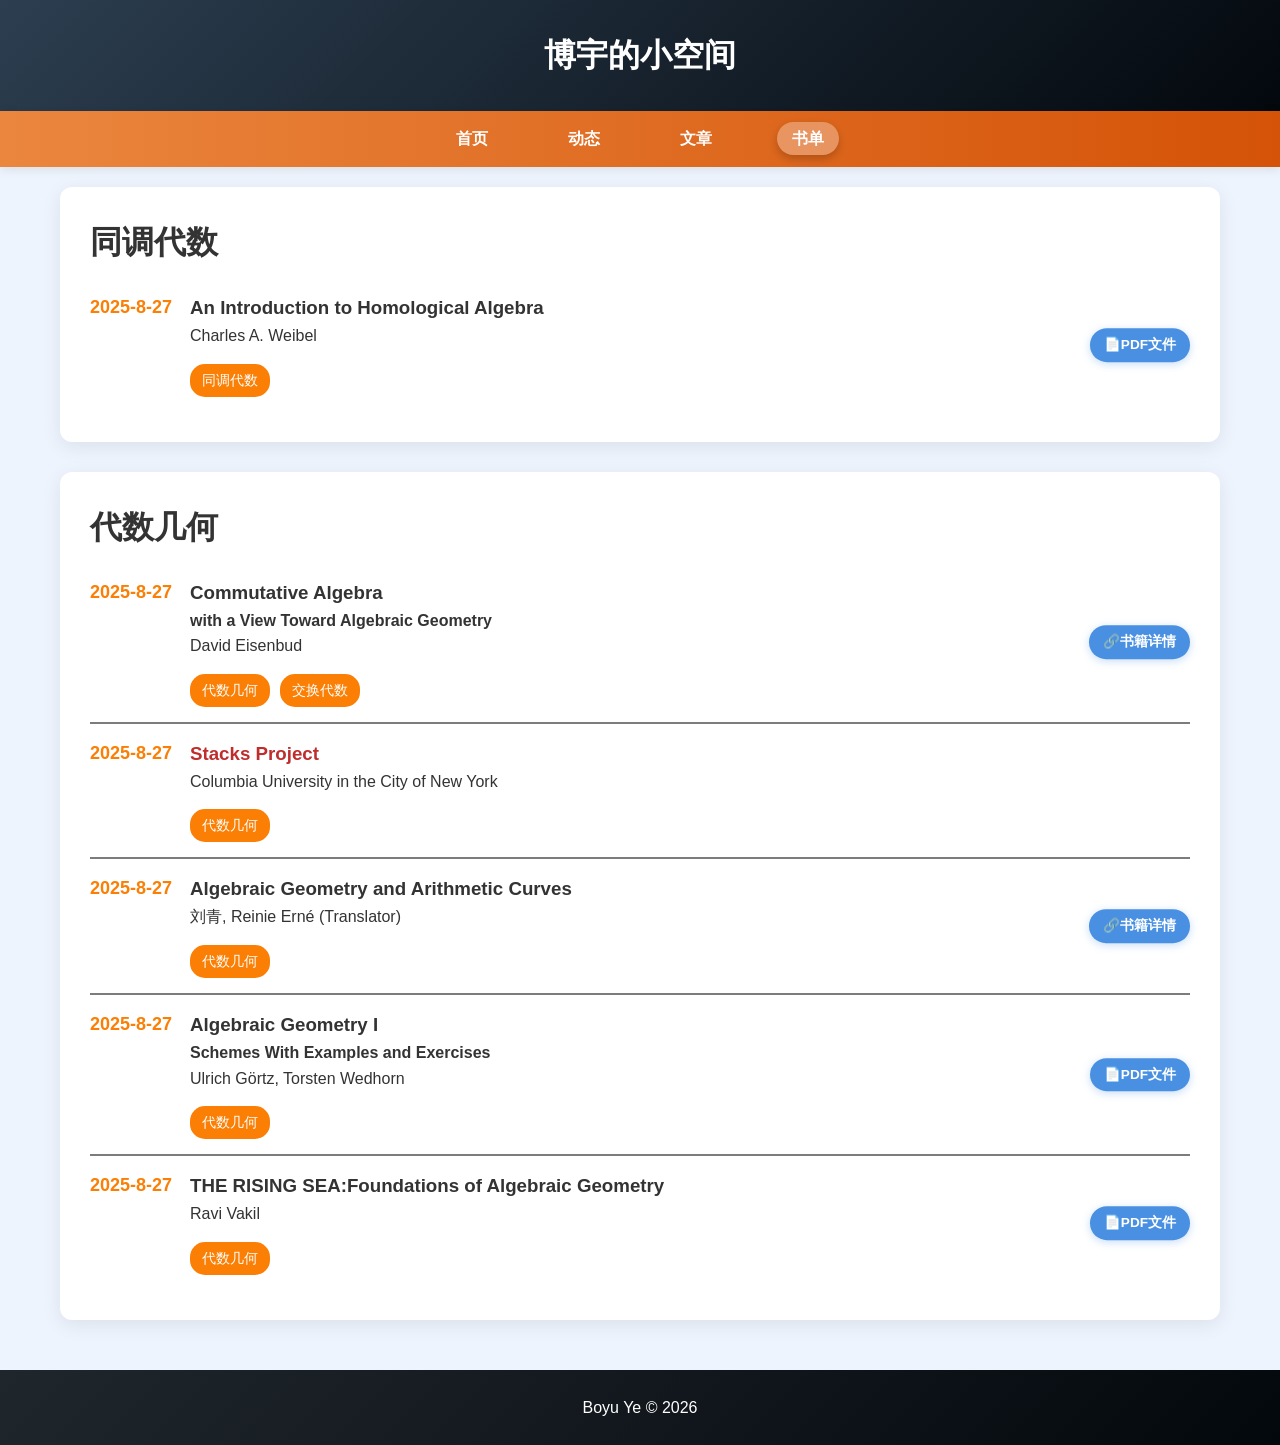
==== books.html @ b56b1f62 "Add files via upload" ====
<!DOCTYPE html>
<html lang="zh-CN">
<head>
    <meta charset="UTF-8">
    <meta name="viewport" content="width=device-width, initial-scale=1.0">
    <title>Boyu Ye - 书单</title>
        <style>
        /* 基础样式 */
        * {
            margin: 0;
            padding: 0;
            box-sizing: border-box;
        }
        
        html, body {
            height: 100%;
            font-family: 'Arial', sans-serif;
            line-height: 1.6;
            background: #eef4fd;
            color: #333;
        }
        
        /* 使用Flexbox布局确保页脚在底部 */
        body {
            display: flex;
            flex-direction: column;
            min-height: 100vh;
        }
        
        /* 主要内容区域，可以自动扩展以填充空间 */
        main {
            flex: 1 0 auto;
            padding: 20px;
            max-width: 1200px;
            width: 100%;
            margin: 0 auto;
        }
        
        /* 页头样式 */
        header {
            background: linear-gradient(135deg, #2c3e50, #03080d);
            color: #ffffff;
            padding: 30px 0;
            text-align: center;
            box-shadow: 0 2px 10px rgba(0,0,0,0.2);
        }
        
        /* 导航样式 */
        nav {
            background: linear-gradient(90deg, rgb(235, 134, 62), rgb(212, 83, 8));
            color: #ffffff;
            text-align: center;
            padding: 15px 0;
            box-shadow: 0 2px 10px rgba(0,0,0,0.1);
        }
        
        nav ul {
            padding: 0;
            display: flex;
            justify-content: center;
            list-style: none;
        }
        
        nav ul li {
            margin: 0 25px;
            position: relative;
        }
        
        nav a {
            color: #ffffff;
            text-decoration: none;
            font-weight: bold;
            transition: all 0.3s ease;
            padding: 8px 15px;
            border-radius: 20px;
        }
        
        nav a:hover {
            background-color: rgba(255, 255, 255, 0.2);
            transform: translateY(-2px);
        }
        
        /* 当前页面高亮 */
        nav a.current {
            background-color: rgba(255, 255, 255, 0.3);
            box-shadow: 0 4px 8px rgba(0,0,0,0.2);
        }
        
        /* 内容区域样式 */
        .content {
            background: white;
            padding: 30px;
            border-radius: 12px;
            box-shadow: 0 5px 20px rgba(0,0,0,0.08);
            margin-bottom: 30px;
            transition: transform 0.3s ease;
        }
        
        .content:hover {
            transform: translateY(-5px);
        }
        
        /* 动态消息样式 */
        .timeline {
            margin-top: 10px; /*与标题的间距*/
        }
        
        .timeline-item {    /*将时间放在标题左侧*/
            padding: 15px 0;
            border-bottom: 2px solid #3d3d3dac;
            display: flex;
            position: relative;
            /*align-items: center;*/
        }
        
        .timeline-item:last-child {
            border-bottom: none;
        }
        
        .timeline-date {
            font-size: 18px; /* 放大字体大小，可以按需调整值，例如：18px, 1.5rem 等 */
            min-width: 100px;
            font-weight: bold;
            color: #fa7f04;
        }
        
        .timeline-content {
            flex: 1;
            padding-right: 150px
        }
        
        /* 下载链接容器 - 放在右边中间 */
        .download-link {
            position: absolute;
            right: 0;
            top: 50%;
            transform: translateY(-50%);
            display: flex;
            align-items: center;
        }
        
        .download-link a {
            background: #4A90E2;
            color: white !important;
            padding: 6px 14px;
            border-radius: 20px;
            text-decoration: none;
            font-weight: 600;
            font-size: 0.85em;
            transition: all 0.3s ease;
            box-shadow: 0 2px 8px rgba(74, 144, 226, 0.3);
            white-space: nowrap;
        }
        
        .download-link a:hover {
            background: #357ABD;
            transform: translateY(-2px);
            box-shadow: 0 4px 12px rgba(74, 144, 226, 0.5);
            text-decoration: none;
        }

        /*tag样式*/
        .tagline {
            display: flex;
            flex-wrap: wrap;
            gap: 10px;
            margin-top: 15px;
        }
        
        .tag {
            background: #fa7f04;
            color: white;
            padding: 5px 12px;
            border-radius: 15px;
            font-size: 0.9em;
        }
        
        /* 页脚样式 - 保持在底部 */
        footer {
            background: linear-gradient(135deg, #20272c, #03080d);
            color: #ffffff;
            text-align: center;
            padding: 25px 0;
            margin-top: auto; /* 关键属性：确保页脚保持在底部 */
            width: 100%;
        }
        
        .social-links {
            margin-top: 10px;
        }
        
        .social-links a {
            color: white;
            margin: 0 10px;
            font-size: 1.2em;
            transition: color 0.3s ease;
        }
        
        .social-links a:hover {
            color: #6A5ACD;
        }
        
        /* 响应式设计 */
        @media (max-width: 768px) {
            nav ul {
                flex-direction: column;
                gap: 10px;
            }
            
            nav ul li {
                margin: 5px 0;
            }
            
            main {
                padding: 15px;
            }
            
            .content {
                padding: 20px;
            }
            
            .profile {
                flex-direction: column;
                text-align: center;
            }
        }
        
        /* 标题样式 */
        h1, h2 {
            position: center;
        }
        
        h1:after, h2:after {
            content: '';
            position: absolute;
            bottom: 0;
            left: 50%;
            background: linear-gradient(90deg, #4A90E2, #6A5ACD);
            border-radius: 2px;
        }
        
        h2:after {
            width: 60px;
        }
        
        /* 页面内容样式 */
        .page-content {
            display: none;
            animation: fadeIn 0.5s ease;
        }
        
        .page-content.active {
            display: block;
        }
        
        @keyframes fadeIn {
            from { opacity: 0; }
            to { opacity: 1; }
        }
        a {
            color: #bf2d2d;
            text-decoration: none;
            transition: all 0.3s ease;
        }
        
        a:hover {
            color: #6A5ACD;
            text-decoration: underline;
        }
        
        /* 导航栏链接hover时不改变颜色 */
        nav a:hover {
            color: #ffffff;
            text-decoration: none;
        }
    </style>
</head>
<body>
    <header>
        <h1>博宇的小空间</h1>
        <p></p>
    </header>
    
    <nav>
        <ul>
            <li><a href="index.html" >首页</a></li>
            <li><a href="news.html">动态</a></li>
            <li><a href="papers.html">文章</a></li>
            <li><a href="books.html" class="current">书单</a></li>
        </ul>
    </nav>


<main>


<div class="content"><h1>同调代数</h1>
        <div class="timeline">
                <!--目录内容开始-->
                <div class="timeline-item">
                    <div class="timeline-date">2025-8-27</div>
                        <div class="timeline-content">
                            <h3>An Introduction to Homological Algebra</h3>
                            <p>Charles A. Weibel</p>
                            <div class="tagline">
                                <div class="tag">同调代数</div>
                            </div> 
                            <div class="download-link"><a href="https://www.sas.rochester.edu/mth/sites/doug-ravenel/otherpapers/weibel-homv2.pdf" target="_blank">📄PDF文件</a></div>
                        </div>
                            
                </div>


                <!--目录内容结束-->
        </div>
    </div>

<!---->



    <div class="content"><h1>代数几何</h1>
        <div class="timeline">
            <!--目录内容开始-->


            <div class="timeline-item">
                <div class="timeline-date">2025-8-27</div>
                <div class="timeline-content">
                    <h3> <p>Commutative Algebra</a></p><h4>with a View Toward Algebraic Geometry</h4></h3>
                    <p>David Eisenbud</p>
                    <div class="tagline">
                        <div class="tag">代数几何</div><div class="tag">交换代数</div>
                    </div>
                        <div class="download-link"><a href="https://link.springer.com/book/10.1007/978-1-4612-5350-1">🔗书籍详情</a></div>
                </div>
            </div>
            
            <div class="timeline-item">
                <div class="timeline-date">2025-8-27</div>
                <div class="timeline-content">
                    <h3> <p><a href="https://stacks.math.columbia.edu/" target="_blank">Stacks Project</a></p></h3>
                    <p>Columbia University in the City of New York</p>
                    <div class="tagline">
                        <div class="tag">代数几何</div>
                    </div>
                </div>
            </div>

            <div class="timeline-item">
                <div class="timeline-date">2025-8-27</div>
                <div class="timeline-content">
                    <h3> <p>Algebraic Geometry and Arithmetic Curves</p></h3>
                    <p> 刘青, Reinie Erné (Translator)</p>
                    <div class="tagline">
                        <div class="tag">代数几何</div>
                    </div>
                    <div class="download-link"><a href="https://global.oup.com/academic/product/algebraic-geometry-and-arithmetic-curves-9780199202492?cc=tw&lang=en&">🔗书籍详情</a></div>
                </div>
            </div>

            <div class="timeline-item">
                <div class="timeline-date">2025-8-27</div>
                <div class="timeline-content">
                    <h3> <p>Algebraic Geometry I</p><h4>Schemes With Examples and Exercises </h4></h3>
                    <p> Ulrich Görtz, Torsten Wedhorn</p>
                    <div class="tagline">
                        <div class="tag">代数几何</div>
                    </div>
                    <div class="download-link"><a href="http://www.stat.ucla.edu/~ywu/1scheme.pdf" target="_blank">📄PDF文件</a></div>
                </div>
            </div>

            <div class="timeline-item">
                <div class="timeline-date">2025-8-27</div>
                <div class="timeline-content">
                    <h3>THE RISING SEA:Foundations of Algebraic Geometry</h3>
                    <p> Ravi Vakil</p>
                    <div class="tagline">
                        <div class="tag">代数几何</div>
                    </div>
                    <div class="download-link"><a href="https://math.stanford.edu/~vakil/216blog/FOAGjul2724public.pdf" target="_blank">📄PDF文件</a></div>
                </div>
            </div>

            <!--目录内容结束-->
        </div>
    </div>

</main>
    <footer>
        <p>Boyu Ye © 2026</p>
    </footer>
</body>
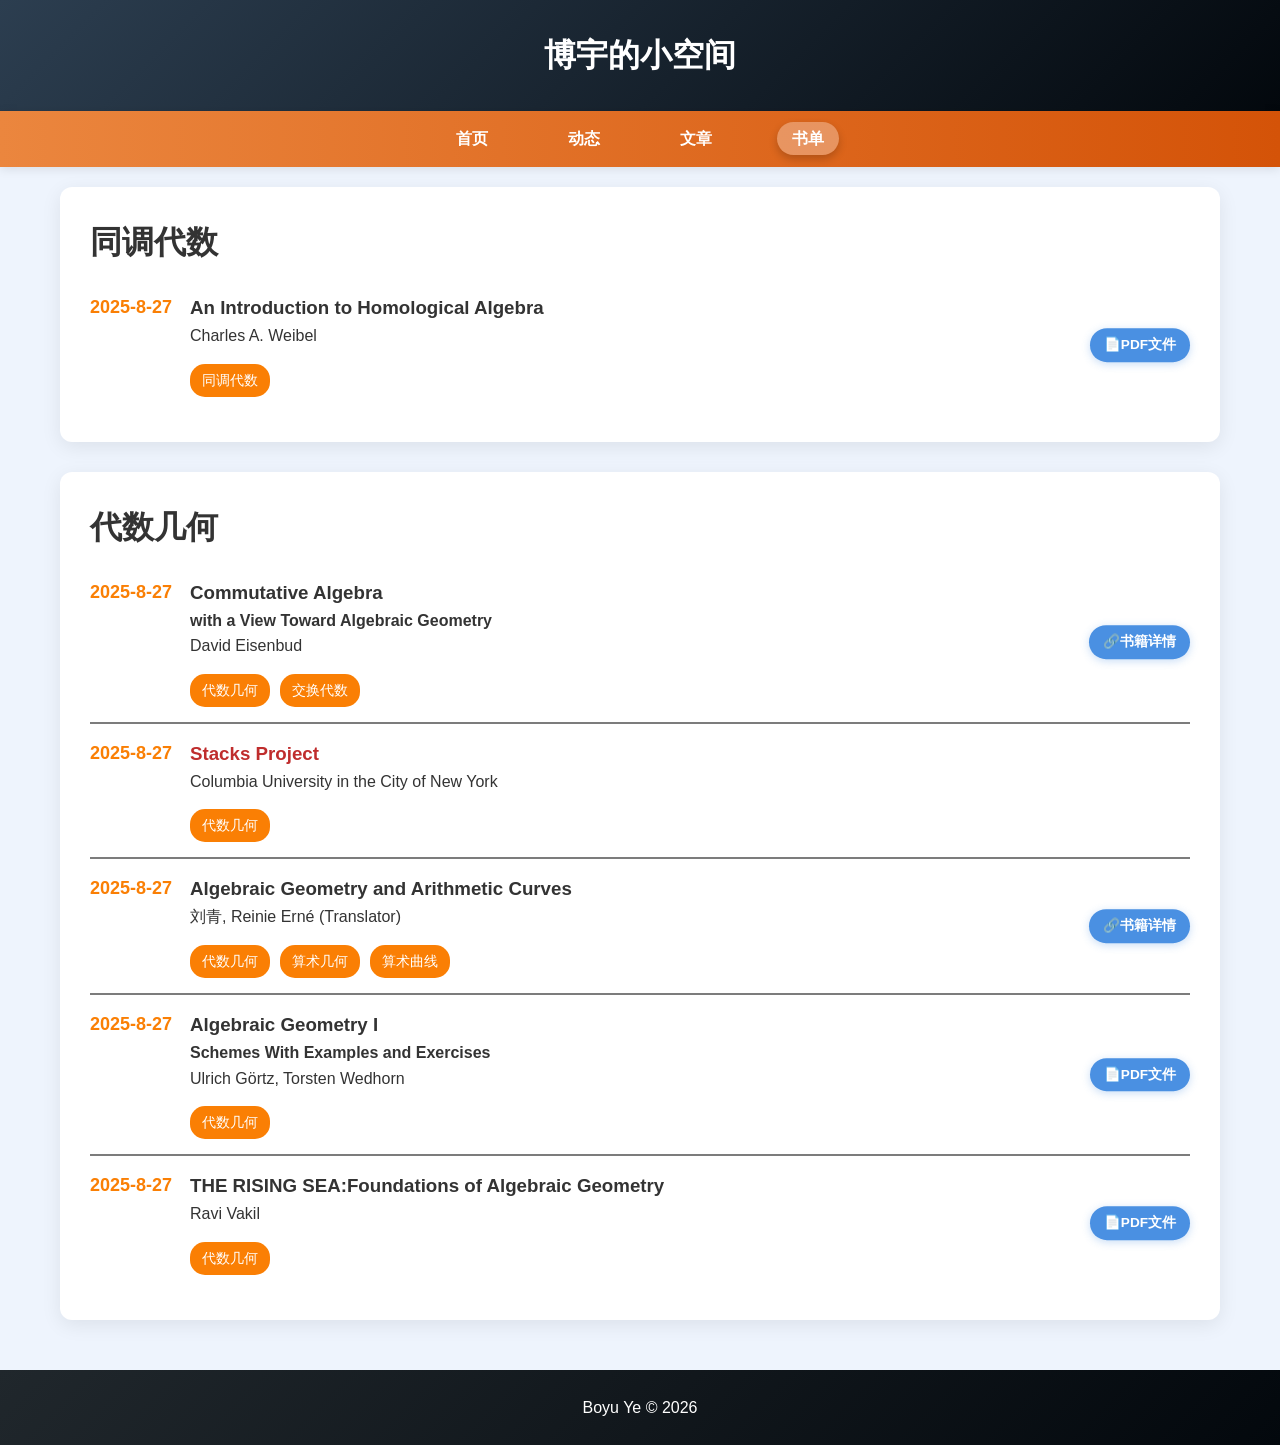
==== commit 5620d756: "Fix HTML encoding issues in books.html" ====
--- a/books.html
+++ b/books.html
@@ -332,7 +332,7 @@
                     <div class="tagline">
                         <div class="tag">代数几何</div><div class="tag">交换代数</div>
                     </div>
-                        <div class="download-link"><a href="https://link.springer.com/book/10.1007/978-1-4612-5350-1">🔗书籍详情</a></div>
+                        <div class="download-link"><a href="https://link.springer.com/book/10.1007/978-1-4612-5350-1" target="_blank">🔗书籍详情</a></div>
                 </div>
             </div>
             
@@ -353,9 +353,9 @@
                     <h3> <p>Algebraic Geometry and Arithmetic Curves</p></h3>
                     <p> 刘青, Reinie Erné (Translator)</p>
                     <div class="tagline">
-                        <div class="tag">代数几何</div>
-                    </div>
-                    <div class="download-link"><a href="https://global.oup.com/academic/product/algebraic-geometry-and-arithmetic-curves-9780199202492?cc=tw&lang=en&">🔗书籍详情</a></div>
+                        <div class="tag">代数几何</div><div class="tag">算术几何</div><div class="tag">算术曲线</div>
+                    </div>
+                    <div class="download-link"><a href="https://global.oup.com/academic/product/algebraic-geometry-and-arithmetic-curves-9780199202492?cc=tw&lang=en&" target="_blank">🔗书籍详情</a></div>
                 </div>
             </div>
 
@@ -393,3 +393,4 @@
     </footer>
 </body>
 
+
